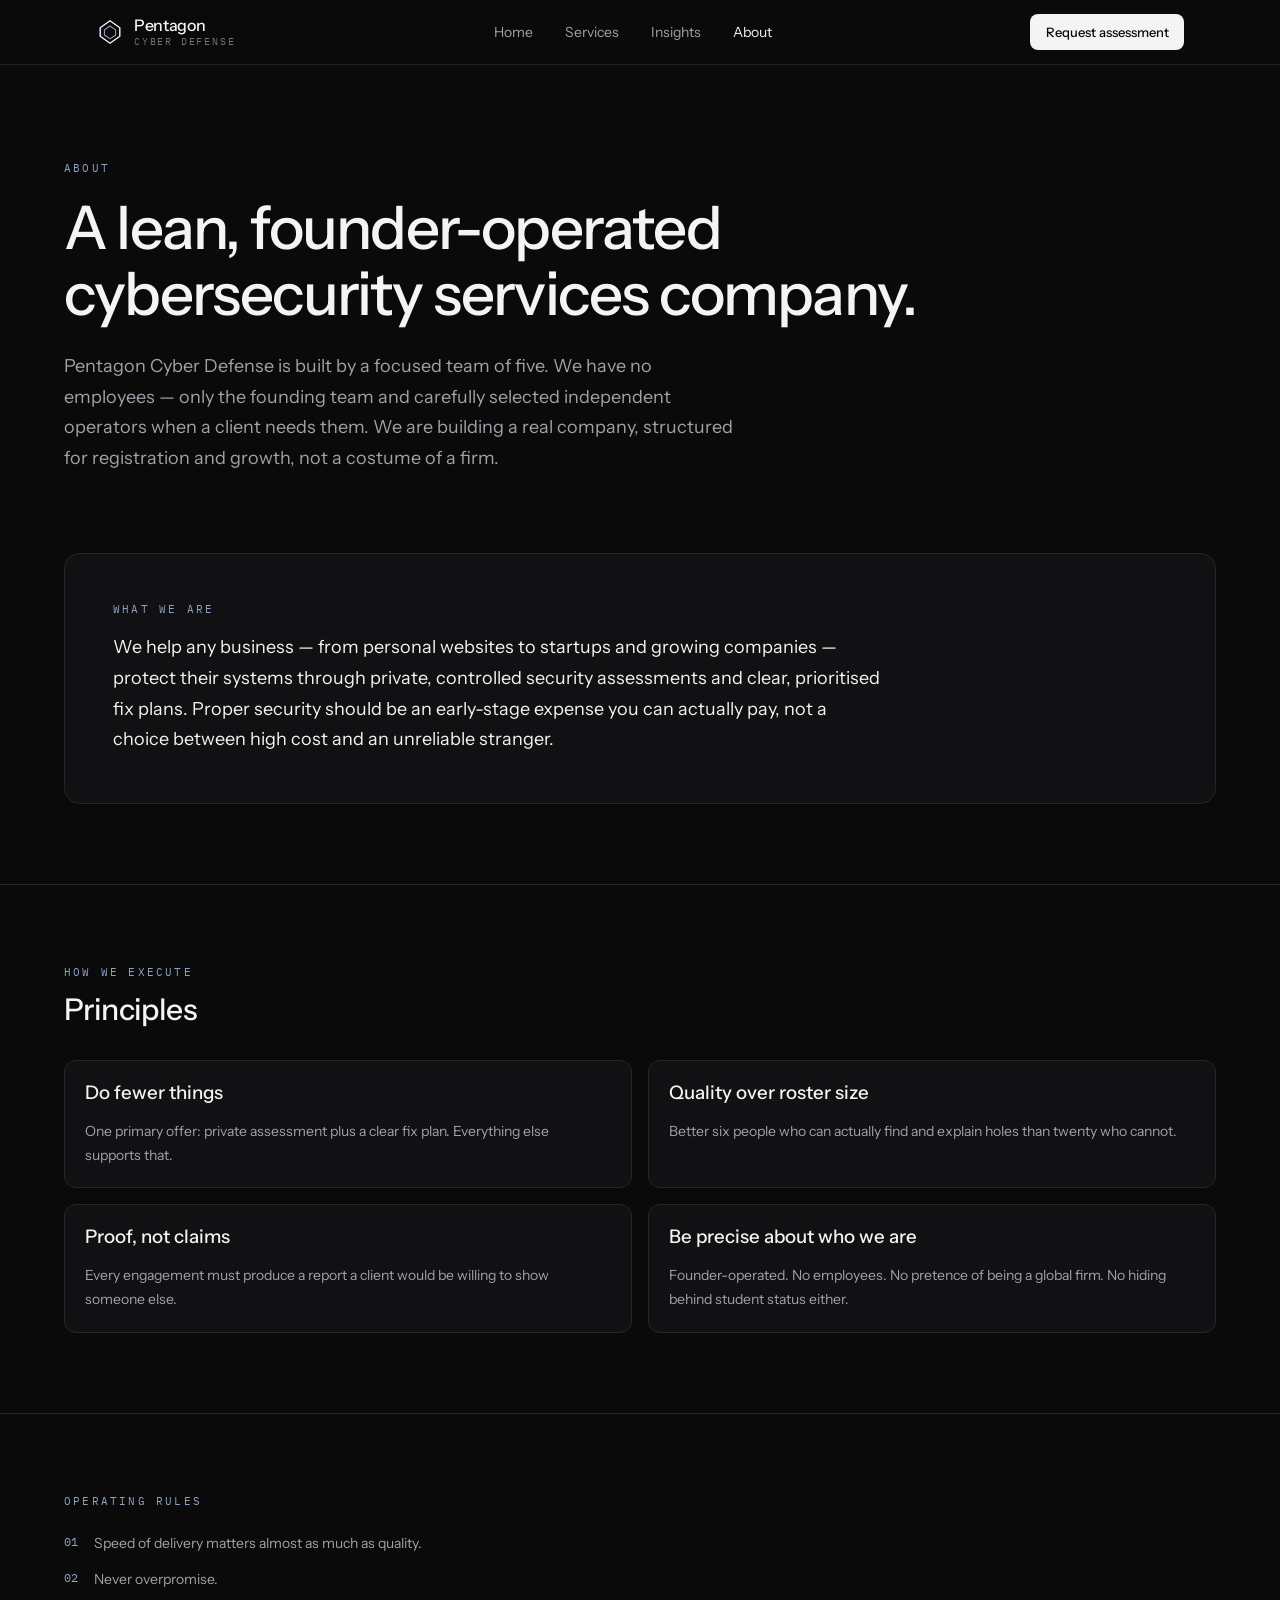
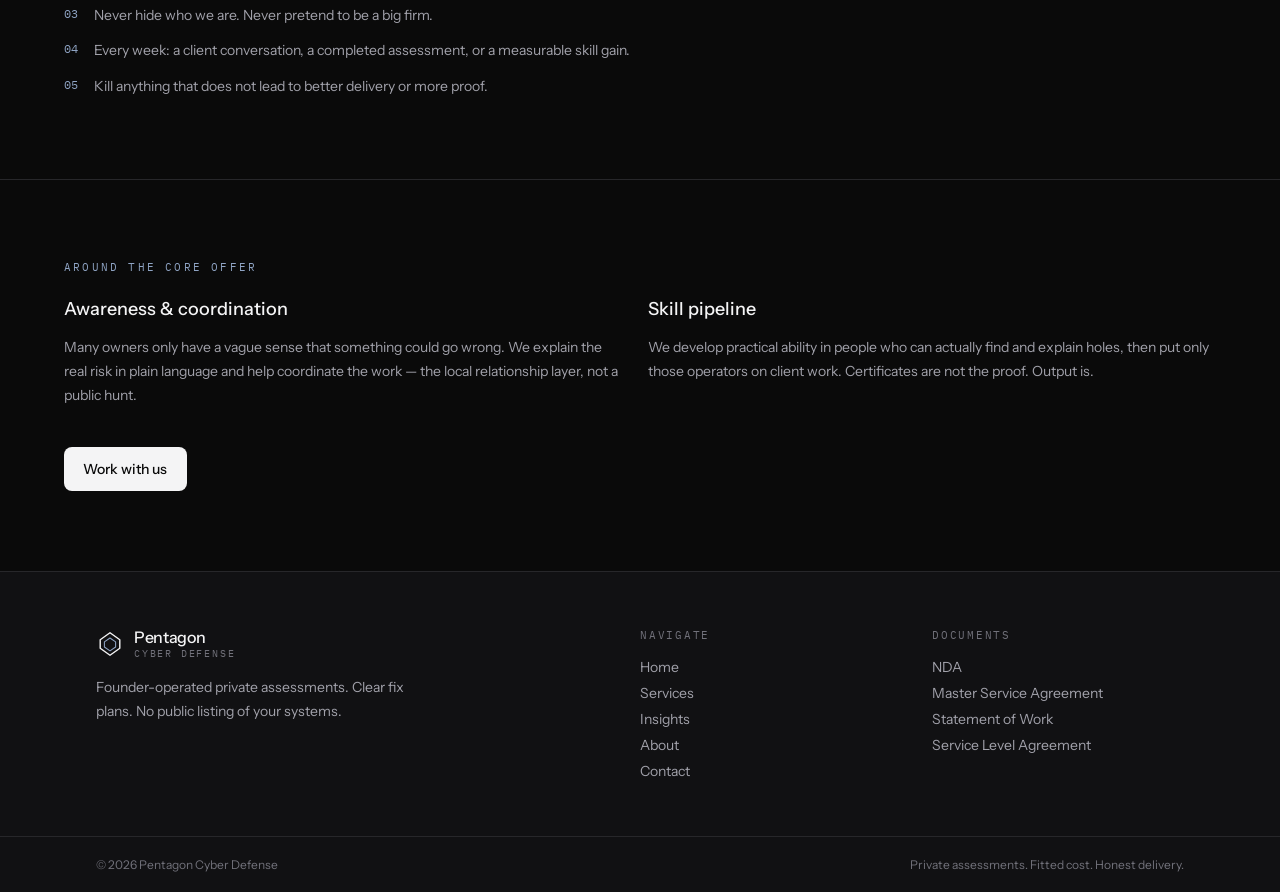
==== docs/about/index.html @ 48986512 "Publish Pentagon Cyber Defense on GitHub Pages Add a static site in docs/ and a workflow that enable" ====
<!DOCTYPE html>
<html lang="en">
<head>
  <meta charset="UTF-8" />
  <meta name="viewport" content="width=device-width, initial-scale=1" />
  <title>About — Pentagon Cyber Defense</title>
  <meta name="description" content="A lean, founder-operated cybersecurity services company." />
  <link rel="icon" href="../favicon.svg" type="image/svg+xml" />
  <link rel="preconnect" href="https://fonts.googleapis.com" />
  <link rel="preconnect" href="https://fonts.gstatic.com" crossorigin />
  <link href="https://fonts.googleapis.com/css2?family=IBM+Plex+Mono:wght@400;500&family=Instrument+Sans:wght@400;500;600&display=swap" rel="stylesheet" />
  <link rel="stylesheet" href="../styles.css" />
</head>
<body>
  <div class="wrap">
    <header class="site">
      <div class="bar">
        <a class="wordmark" href="../">
          <svg viewBox="0 0 32 32" aria-hidden="true">
            <path d="M16 3.2 27.2 11.2v9.6L16 28.8 4.8 20.8v-9.6L16 3.2Z" fill="none" stroke="currentColor" stroke-width="1.6" stroke-linejoin="round"/>
            <path d="M16 9.2 22.4 13.6v5.8L16 23.8 9.6 19.4v-5.8L16 9.2Z" fill="none" stroke="#8fa4c4" stroke-width="1.2" stroke-linejoin="round"/>
          </svg>
          <span><span class="name">Pentagon</span><span class="sub">Cyber Defense</span></span>
        </a>
        <nav class="desk">
          <a href="../">Home</a>
          <a href="../services/">Services</a>
          <a href="../insights/">Insights</a>
          <a class="active" href="./">About</a>
        </nav>
        <a class="btn btn-primary btn-sm desk-cta" href="../contact/">Request assessment</a>
        <button type="button" class="menu-btn" id="menu-btn" aria-label="Open menu" onclick="toggleMenu()">
          <svg width="20" height="20" viewBox="0 0 24 24" fill="none" stroke="currentColor" stroke-width="2"><path d="M4 7h16M4 12h16M4 17h16"/></svg>
        </button>
      </div>
      <div class="mobile" id="mobile-menu">
        <a href="../">Home</a>
        <a href="../services/">Services</a>
        <a href="../insights/">Insights</a>
        <a class="active" href="./">About</a>
        <a class="btn btn-primary btn-full" href="../contact/" style="margin-top:12px">Request assessment</a>
      </div>
    </header>
    <main>
      <section class="section pt-page">
        <div class="inner">
          <p class="eyebrow">About</p>
          <h1 class="display">A lean, founder-operated cybersecurity services company.</h1>
          <p class="lead">Pentagon Cyber Defense is built by a focused team of five. We have no employees — only the founding team and carefully selected independent operators when a client needs them. We are building a real company, structured for registration and growth, not a costume of a firm.</p>
        </div>
      </section>
      <section class="section pt-0">
        <div class="inner">
          <div class="cta-box">
            <p class="eyebrow">What we are</p>
            <p style="margin-top:1rem;max-width:48rem;font-size:1.125rem;line-height:1.7">We help any business — from personal websites to startups and growing companies — protect their systems through private, controlled security assessments and clear, prioritised fix plans. Proper security should be an early-stage expense you can actually pay, not a choice between high cost and an unreliable stranger.</p>
          </div>
        </div>
      </section>
      <section class="section border-t">
        <div class="inner">
          <p class="eyebrow">How we execute</p>
          <h2 class="block">Principles</h2>
          <div class="two" style="margin-top:2rem">
            <div class="card">
              <h3 style="font-weight:500">Do fewer things</h3>
              <p class="body">One primary offer: private assessment plus a clear fix plan. Everything else supports that.</p>
            </div>
            <div class="card">
              <h3 style="font-weight:500">Quality over roster size</h3>
              <p class="body">Better six people who can actually find and explain holes than twenty who cannot.</p>
            </div>
            <div class="card">
              <h3 style="font-weight:500">Proof, not claims</h3>
              <p class="body">Every engagement must produce a report a client would be willing to show someone else.</p>
            </div>
            <div class="card">
              <h3 style="font-weight:500">Be precise about who we are</h3>
              <p class="body">Founder-operated. No employees. No pretence of being a global firm. No hiding behind student status either.</p>
            </div>
          </div>
        </div>
      </section>
      <section class="section border-t">
        <div class="inner">
          <p class="eyebrow">Operating rules</p>
          <ol style="margin-top:1.5rem">
            <li class="rule"><span class="mono">01</span>Speed of delivery matters almost as much as quality.</li>
            <li class="rule"><span class="mono">02</span>Never overpromise.</li>
            <li class="rule"><span class="mono">03</span>Never hide who we are. Never pretend to be a big firm.</li>
            <li class="rule"><span class="mono">04</span>Every week: a client conversation, a completed assessment, or a measurable skill gain.</li>
            <li class="rule"><span class="mono">05</span>Kill anything that does not lead to better delivery or more proof.</li>
          </ol>
        </div>
      </section>
      <section class="section border-t">
        <div class="inner">
          <p class="eyebrow">Around the core offer</p>
          <div class="two" style="margin-top:1.5rem">
            <div>
              <h3 style="font-size:1.125rem;font-weight:500">Awareness & coordination</h3>
              <p class="body">Many owners only have a vague sense that something could go wrong. We explain the real risk in plain language and help coordinate the work — the local relationship layer, not a public hunt.</p>
            </div>
            <div>
              <h3 style="font-size:1.125rem;font-weight:500">Skill pipeline</h3>
              <p class="body">We develop practical ability in people who can actually find and explain holes, then put only those operators on client work. Certificates are not the proof. Output is.</p>
            </div>
          </div>
          <a class="btn btn-primary" href="../contact/" style="margin-top:2.5rem">Work with us</a>
        </div>
      </section>
    </main>
    <footer class="site">
      <div class="foot-grid">
        <div>
          <a class="wordmark" href="../">
            <svg viewBox="0 0 32 32" aria-hidden="true">
              <path d="M16 3.2 27.2 11.2v9.6L16 28.8 4.8 20.8v-9.6L16 3.2Z" fill="none" stroke="currentColor" stroke-width="1.6" stroke-linejoin="round"/>
              <path d="M16 9.2 22.4 13.6v5.8L16 23.8 9.6 19.4v-5.8L16 9.2Z" fill="none" stroke="#8fa4c4" stroke-width="1.2" stroke-linejoin="round"/>
            </svg>
            <span><span class="name">Pentagon</span><span class="sub">Cyber Defense</span></span>
          </a>
          <p class="body" style="max-width:20rem">Founder-operated private assessments. Clear fix plans. No public listing of your systems.</p>
        </div>
        <div>
          <p class="foot-label">Navigate</p>
          <ul>
            <li><a href="../">Home</a></li>
            <li><a href="../services/">Services</a></li>
            <li><a href="../insights/">Insights</a></li>
            <li><a href="./">About</a></li>
            <li><a href="../contact/">Contact</a></li>
          </ul>
        </div>
        <div>
          <p class="foot-label">Documents</p>
          <ul>
            <li>NDA</li>
            <li>Master Service Agreement</li>
            <li>Statement of Work</li>
            <li>Service Level Agreement</li>
          </ul>
        </div>
      </div>
      <div class="legal"><div class="legal-inner"><p>© 2026 Pentagon Cyber Defense</p><p>Private assessments. Fitted cost. Honest delivery.</p></div></div>
    </footer>
  </div>
  <script src="../app.js"></script>
</body>
</html>
---- docs/styles.css ----
:root {
  --bg: #0a0a0a;
  --surface: #111113;
  --elevated: #18181b;
  --fg: #f4f4f5;
  --muted: #a1a1aa;
  --subtle: #71717a;
  --border: #27272a;
  --accent: #8fa4c4;
  --primary: #f4f4f5;
  --primary-fg: #0a0a0a;
  --danger: #c45b5b;
  --ok: #5d9a78;
  --font-sans: "Instrument Sans", ui-sans-serif, system-ui, sans-serif;
  --font-mono: "IBM Plex Mono", ui-monospace, "SF Mono", Menlo, Consolas, monospace;
}

* { box-sizing: border-box; }

html {
  -webkit-font-smoothing: antialiased;
  -moz-osx-font-smoothing: grayscale;
}

html, body {
  min-height: 100%;
  margin: 0;
  background: var(--bg);
  color: var(--fg);
  font-family: var(--font-sans);
}

button:not(:disabled), [role="button"]:not(:disabled) { cursor: pointer; }

h1, h2, h3 { text-wrap: balance; margin: 0; }
p { text-wrap: pretty; margin: 0; }
a { color: inherit; text-decoration: none; }
ul, ol { margin: 0; padding: 0; list-style: none; }

::selection {
  background: color-mix(in oklab, var(--accent) 35%, transparent);
  color: var(--fg);
}

.wrap {
  display: flex;
  min-height: 100dvh;
  flex-direction: column;
  background: var(--bg);
}

header.site {
  position: sticky;
  top: 0;
  z-index: 40;
  border-bottom: 1px solid color-mix(in oklab, var(--border) 80%, transparent);
  background: color-mix(in oklab, var(--bg) 90%, transparent);
  backdrop-filter: blur(12px);
}

.bar {
  margin: 0 auto;
  display: flex;
  height: 64px;
  max-width: 72rem;
  align-items: center;
  justify-content: space-between;
  padding: 0 1rem;
}

.wordmark {
  display: flex;
  align-items: center;
  gap: 0.625rem;
  color: var(--fg);
  flex-shrink: 0;
}

.wordmark svg { width: 1.75rem; height: 1.75rem; }
.wordmark .name { display: block; font-weight: 500; letter-spacing: -0.02em; line-height: 1.15; }
.wordmark .sub {
  display: block;
  font-family: var(--font-mono);
  font-size: 10px;
  text-transform: uppercase;
  letter-spacing: 0.18em;
  color: var(--subtle);
}

nav.desk { display: none; align-items: center; gap: 2rem; }
nav.desk a { font-size: 0.875rem; color: var(--muted); transition: color 150ms; }
nav.desk a:hover, nav.desk a.active { color: var(--fg); }

.desk-cta { display: none; }

.menu-btn {
  display: inline-flex;
  width: 44px;
  height: 44px;
  align-items: center;
  justify-content: center;
  border: 0;
  background: transparent;
  color: var(--fg);
  border-radius: 8px;
}

.mobile {
  display: none;
  border-top: 1px solid var(--border);
  background: var(--surface);
  padding: 1rem;
}

.mobile.open { display: block; }

.mobile a {
  display: flex;
  min-height: 44px;
  align-items: center;
  border-radius: 8px;
  padding: 0 0.75rem;
  font-size: 0.875rem;
  color: var(--muted);
}

.mobile a.active { background: var(--elevated); color: var(--fg); }

main { flex: 1; }

.section { padding: 5rem 1rem; }
.inner { margin: 0 auto; max-width: 72rem; }
.pt-hero { padding-top: 4rem; padding-bottom: 7rem; }
.pt-page { padding-top: 4rem; }
.pt-0 { padding-top: 0; }
.pt-4 { padding-top: 1rem; }
.border-t { border-top: 1px solid var(--border); }

.eyebrow {
  font-family: var(--font-mono);
  font-size: 11px;
  text-transform: uppercase;
  letter-spacing: 0.2em;
  color: var(--accent);
  margin: 0;
}

h1.display {
  margin-top: 1.25rem;
  max-width: 56rem;
  font-size: 2.25rem;
  font-weight: 500;
  letter-spacing: -0.03em;
  line-height: 1.1;
}

.lead {
  margin-top: 1.5rem;
  max-width: 42rem;
  font-size: 1rem;
  line-height: 1.7;
  color: var(--muted);
}

h2.block {
  margin-top: 0.75rem;
  max-width: 36rem;
  font-size: 1.875rem;
  font-weight: 500;
  letter-spacing: -0.02em;
}

.actions { margin-top: 2.25rem; margin-bottom: 4rem; display: flex; flex-direction: column; gap: 0.75rem; }
.actions.tight { margin-bottom: 0; }

.btn {
  display: inline-flex;
  align-items: center;
  justify-content: center;
  gap: 0.5rem;
  height: 44px;
  padding: 0 1.15rem;
  border-radius: 8px;
  font-size: 0.875rem;
  font-weight: 500;
  border: 1px solid transparent;
  transition: background 150ms, color 150ms, border-color 150ms;
}

.btn-primary { background: var(--primary); color: var(--primary-fg); }
.btn-primary:hover { background: #e4e4e7; }
.btn-outline { background: transparent; color: var(--fg); border-color: var(--border); }
.btn-outline:hover { background: var(--elevated); }
.btn-sm { height: 36px; padding: 0 0.9rem; font-size: 0.8125rem; }
.btn-full { width: 100%; }

.grid-hero {
  pointer-events: none;
  position: absolute;
  inset: 0;
  opacity: 0.18;
  background-image:
    linear-gradient(to right, var(--border) 1px, transparent 1px),
    linear-gradient(to bottom, var(--border) 1px, transparent 1px);
  background-size: 72px 72px;
  mask-image: radial-gradient(ellipse at 50% 0%, black 20%, transparent 70%);
}

.relative { position: relative; overflow: hidden; }

.stats {
  margin-top: 2.5rem;
  display: grid;
  gap: 1rem;
}

.card {
  border-radius: 12px;
  border: 1px solid var(--border);
  background: var(--surface);
  padding: 1.25rem;
}

.stat-val {
  font-family: var(--font-mono);
  font-size: 1.875rem;
  letter-spacing: -0.02em;
  font-variant-numeric: tabular-nums;
}

.stat-label { margin-top: 0.75rem; font-size: 0.875rem; font-weight: 500; }
.stat-note { margin-top: 0.25rem; font-size: 0.75rem; line-height: 1.5; color: var(--subtle); }

.split { display: grid; gap: 2.5rem; align-items: start; }
.body { margin-top: 1rem; font-size: 0.875rem; line-height: 1.7; color: var(--muted); }
.mono { font-family: var(--font-mono); font-size: 12px; color: var(--accent); }
.muted { color: var(--muted); }
.subtle { color: var(--subtle); }

.cta-box {
  border-radius: 16px;
  border: 1px solid var(--border);
  background: var(--surface);
  padding: 3rem 1.5rem;
}

footer.site { border-top: 1px solid var(--border); background: var(--surface); }
.foot-grid {
  margin: 0 auto;
  display: grid;
  gap: 2.5rem;
  max-width: 72rem;
  padding: 3.5rem 1rem;
}
.foot-label {
  font-family: var(--font-mono);
  font-size: 11px;
  text-transform: uppercase;
  letter-spacing: 0.16em;
  color: var(--subtle);
}
.foot-grid ul { margin-top: 1rem; }
.foot-grid li { margin-top: 0.5rem; font-size: 0.875rem; color: var(--muted); }
.foot-grid a:hover { color: var(--fg); }
.legal {
  border-top: 1px solid var(--border);
}
.legal-inner {
  margin: 0 auto;
  display: flex;
  max-width: 72rem;
  flex-direction: column;
  gap: 0.5rem;
  padding: 1.25rem 1rem;
  font-size: 0.75rem;
  color: var(--subtle);
}

/* Risk compare */
.risk {
  border-radius: 16px;
  border: 1px solid var(--border);
  background: var(--surface);
  padding: 1.25rem;
}
.chips { margin-top: 1rem; display: flex; flex-wrap: wrap; gap: 0.5rem; }
.chip {
  height: 44px;
  border-radius: 999px;
  border: 1px solid var(--border);
  background: transparent;
  color: var(--muted);
  padding: 0 1rem;
  font-size: 0.875rem;
  font-family: inherit;
}
.chip.on { border-color: var(--primary); background: var(--primary); color: var(--primary-fg); }
.risk-grid { margin-top: 2rem; display: grid; gap: 1.5rem; }
.risk-box { border-radius: 12px; background: var(--elevated); padding: 1.25rem; }
.risk-box .k { font-size: 0.75rem; text-transform: uppercase; letter-spacing: 0.08em; color: var(--subtle); }
.hit { margin-top: 0.5rem; font-family: var(--font-mono); font-size: 1.875rem; color: var(--danger); font-variant-numeric: tabular-nums; }
.risks { margin-top: 1.5rem; display: grid; gap: 0.5rem; }
.risks li { display: flex; gap: 0.5rem; font-size: 0.875rem; color: var(--muted); }
.dot { margin-top: 0.5rem; width: 4px; height: 4px; border-radius: 999px; background: var(--accent); flex-shrink: 0; }

/* Forms */
form.panel, .panel {
  border-radius: 16px;
  border: 1px solid var(--border);
  background: var(--surface);
  padding: 1.5rem;
}
label { display: block; font-size: 0.875rem; margin-bottom: 0.35rem; }
input, select, textarea {
  width: 100%;
  height: 44px;
  border-radius: 8px;
  border: 1px solid var(--border);
  background: var(--elevated);
  color: var(--fg);
  padding: 0 0.75rem;
  font: inherit;
  font-size: 0.875rem;
  outline: none;
}
textarea { height: auto; min-height: 120px; padding: 0.75rem; resize: vertical; }
input:focus, select:focus, textarea:focus {
  border-color: color-mix(in oklab, var(--accent) 50%, var(--border));
  box-shadow: 0 0 0 3px color-mix(in oklab, var(--accent) 30%, transparent);
}
.field { margin-top: 1rem; }
.form-row { display: grid; gap: 1rem; }
.err { margin-top: 0.75rem; font-size: 0.875rem; color: var(--danger); }
.ok-icon {
  width: 40px; height: 40px; border-radius: 999px;
  display: flex; align-items: center; justify-content: center;
  background: var(--elevated); color: var(--ok);
}

/* Tables / charts */
.chart {
  margin-top: 2rem;
  border-radius: 16px;
  border: 1px solid var(--border);
  background: var(--surface);
  padding: 1.25rem;
}
.bar-row {
  display: grid;
  grid-template-columns: 7.5rem 1fr auto;
  gap: 0.75rem;
  align-items: center;
  margin: 0.7rem 0;
  font-size: 0.8125rem;
}
.bar-track { height: 10px; border-radius: 999px; background: var(--elevated); overflow: hidden; }
.bar-fill { height: 100%; border-radius: 999px; background: var(--accent); }
.bar-fill.fg { background: var(--fg); }
.bar-val { font-family: var(--font-mono); color: var(--fg); font-variant-numeric: tabular-nums; min-width: 4.5rem; text-align: right; }

.table-wrap { margin-top: 2rem; overflow-x: auto; }
table { width: 100%; min-width: 720px; border-collapse: collapse; text-align: left; font-size: 0.875rem; }
th {
  padding: 0.75rem 1rem 0.75rem 0;
  font-size: 0.75rem;
  text-transform: uppercase;
  letter-spacing: 0.08em;
  color: var(--subtle);
  font-weight: 500;
  border-bottom: 1px solid var(--border);
}
td { padding: 0.75rem 1rem 0.75rem 0; border-bottom: 1px solid color-mix(in oklab, var(--border) 70%, transparent); vertical-align: top; color: var(--muted); }
td.strong { color: var(--fg); font-weight: 500; }
td.num { font-family: var(--font-mono); color: var(--fg); font-variant-numeric: tabular-nums; }

.stage-grid, .two, .four, .docs { display: grid; gap: 1rem; }
article.stage { display: flex; flex-direction: column; border-radius: 16px; border: 1px solid var(--border); background: var(--surface); padding: 1.5rem; }
.stage-kicker { font-family: var(--font-mono); font-size: 11px; text-transform: uppercase; letter-spacing: 0.16em; color: var(--accent); }
.stage h2 { margin-top: 0.75rem; font-size: 1.25rem; font-weight: 500; }
.stage-who { margin-top: 0.5rem; font-size: 0.875rem; color: var(--muted); }
.stage-note { margin-top: 1rem; flex: 1; font-size: 0.875rem; line-height: 1.6; color: var(--muted); }
.stage-foot { margin-top: 1.5rem; border-top: 1px solid var(--border); padding-top: 1rem; }
.receive li {
  border-radius: 12px;
  border: 1px solid var(--border);
  background: var(--surface);
  padding: 0.75rem 1rem;
  font-size: 0.875rem;
  color: var(--muted);
}
.receive { display: grid; gap: 0.75rem; margin-top: 2rem; }

.rule { display: flex; gap: 1rem; font-size: 0.875rem; line-height: 1.7; color: var(--muted); margin-top: 0.75rem; }

@media (min-width: 640px) {
  .bar, .section, .foot-grid, .legal-inner { padding-left: 1.5rem; padding-right: 1.5rem; }
  h1.display { font-size: 3rem; }
  .lead { font-size: 1.125rem; }
  .actions { flex-direction: row; }
  .stats { grid-template-columns: 1fr 1fr; }
  .risk { padding: 2rem; }
  .risk-grid { grid-template-columns: 1fr 1fr; }
  .risks { grid-template-columns: 1fr 1fr; }
  .form-row { grid-template-columns: 1fr 1fr; }
  .cta-box { padding: 3rem; }
  .pt-hero { padding-top: 6rem; }
  .pt-page { padding-top: 6rem; }
}

@media (min-width: 768px) {
  nav.desk, .desk-cta { display: flex; }
  .menu-btn, .mobile { display: none !important; }
  .foot-grid { grid-template-columns: 2fr 1fr 1fr; }
  .two { grid-template-columns: 1fr 1fr; }
  .receive { grid-template-columns: 1fr 1fr; }
  .legal-inner { flex-direction: row; justify-content: space-between; }
}

@media (min-width: 1024px) {
  .bar, .section, .foot-grid, .legal-inner { padding-left: 2rem; padding-right: 2rem; }
  h1.display { font-size: 3.75rem; }
  .stats { grid-template-columns: repeat(4, 1fr); }
  .split { grid-template-columns: 1fr 1fr; }
  .four, .docs { grid-template-columns: repeat(4, 1fr); }
  .stage-grid { grid-template-columns: repeat(3, 1fr); }
}

@media (prefers-reduced-motion: reduce) {
  *, *::before, *::after {
    animation-duration: 0.01ms !important;
    animation-iteration-count: 1 !important;
    transition-duration: 0.01ms !important;
  }
}
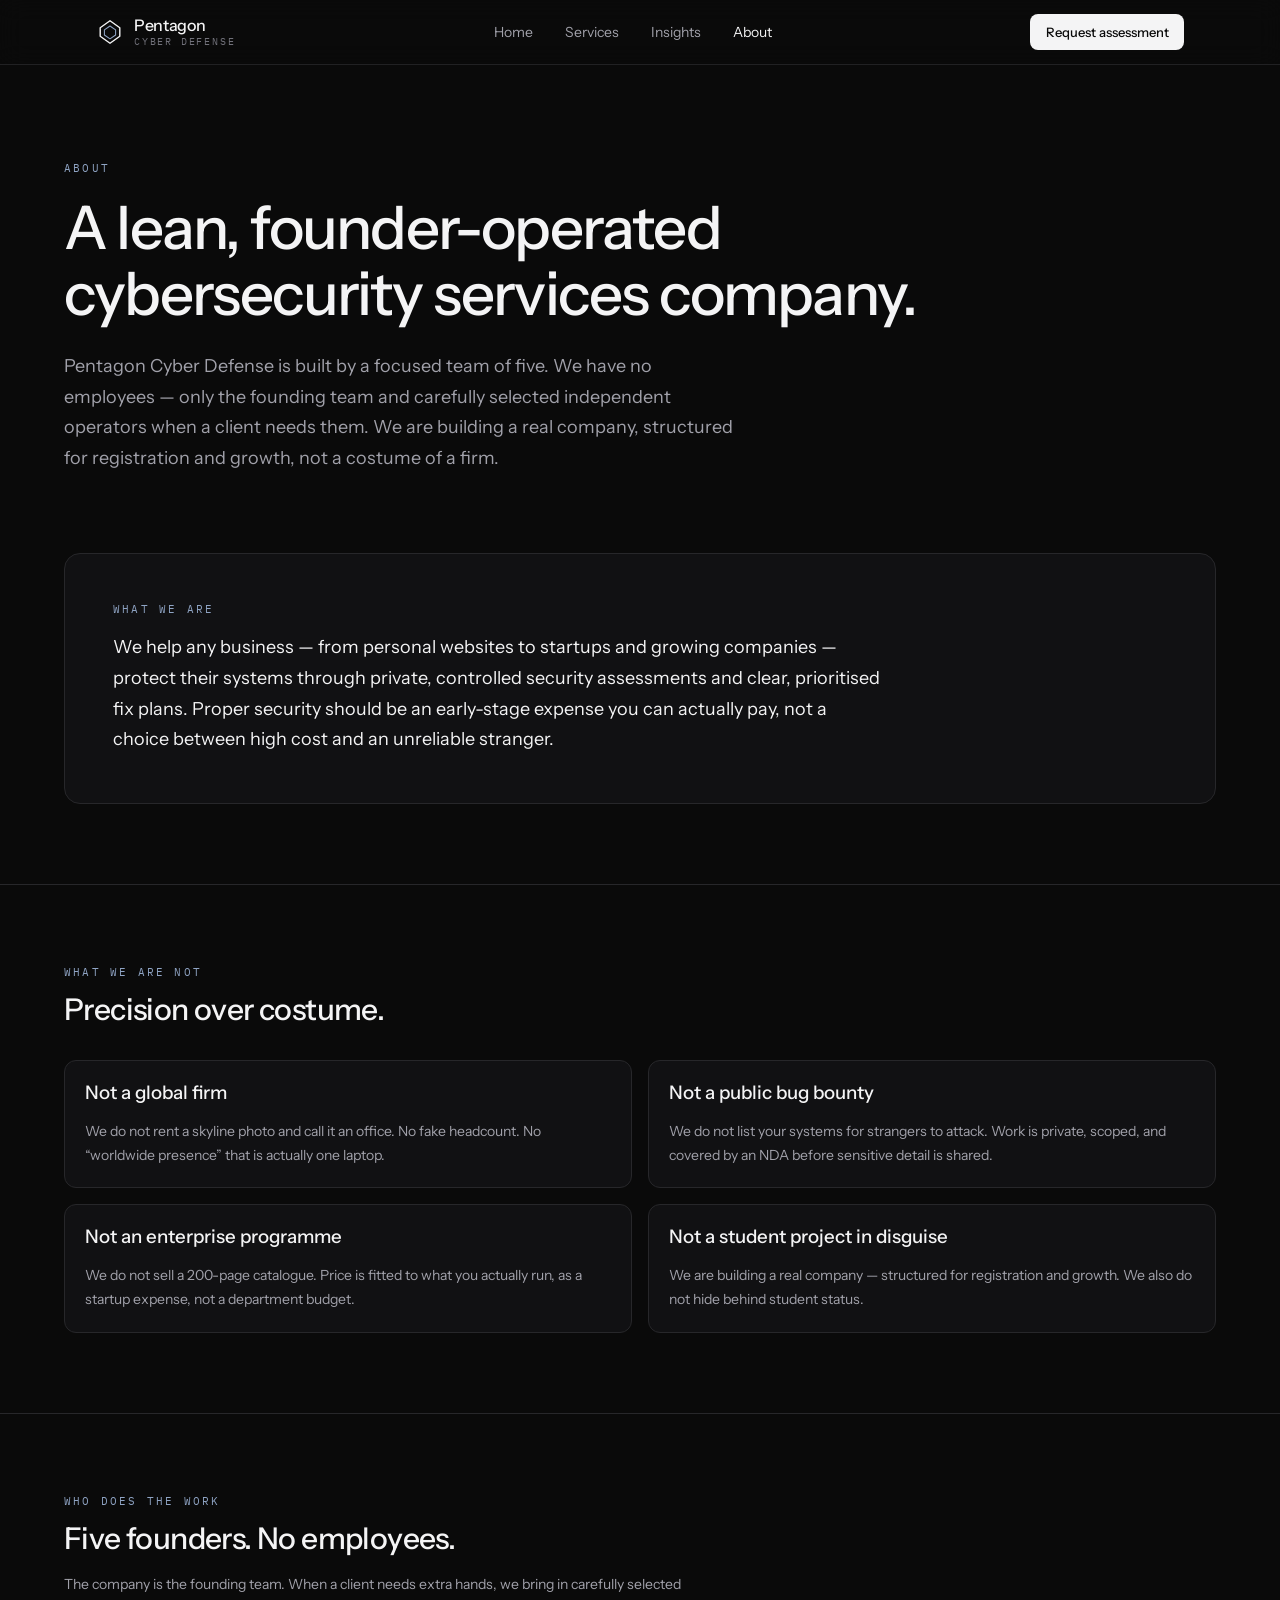
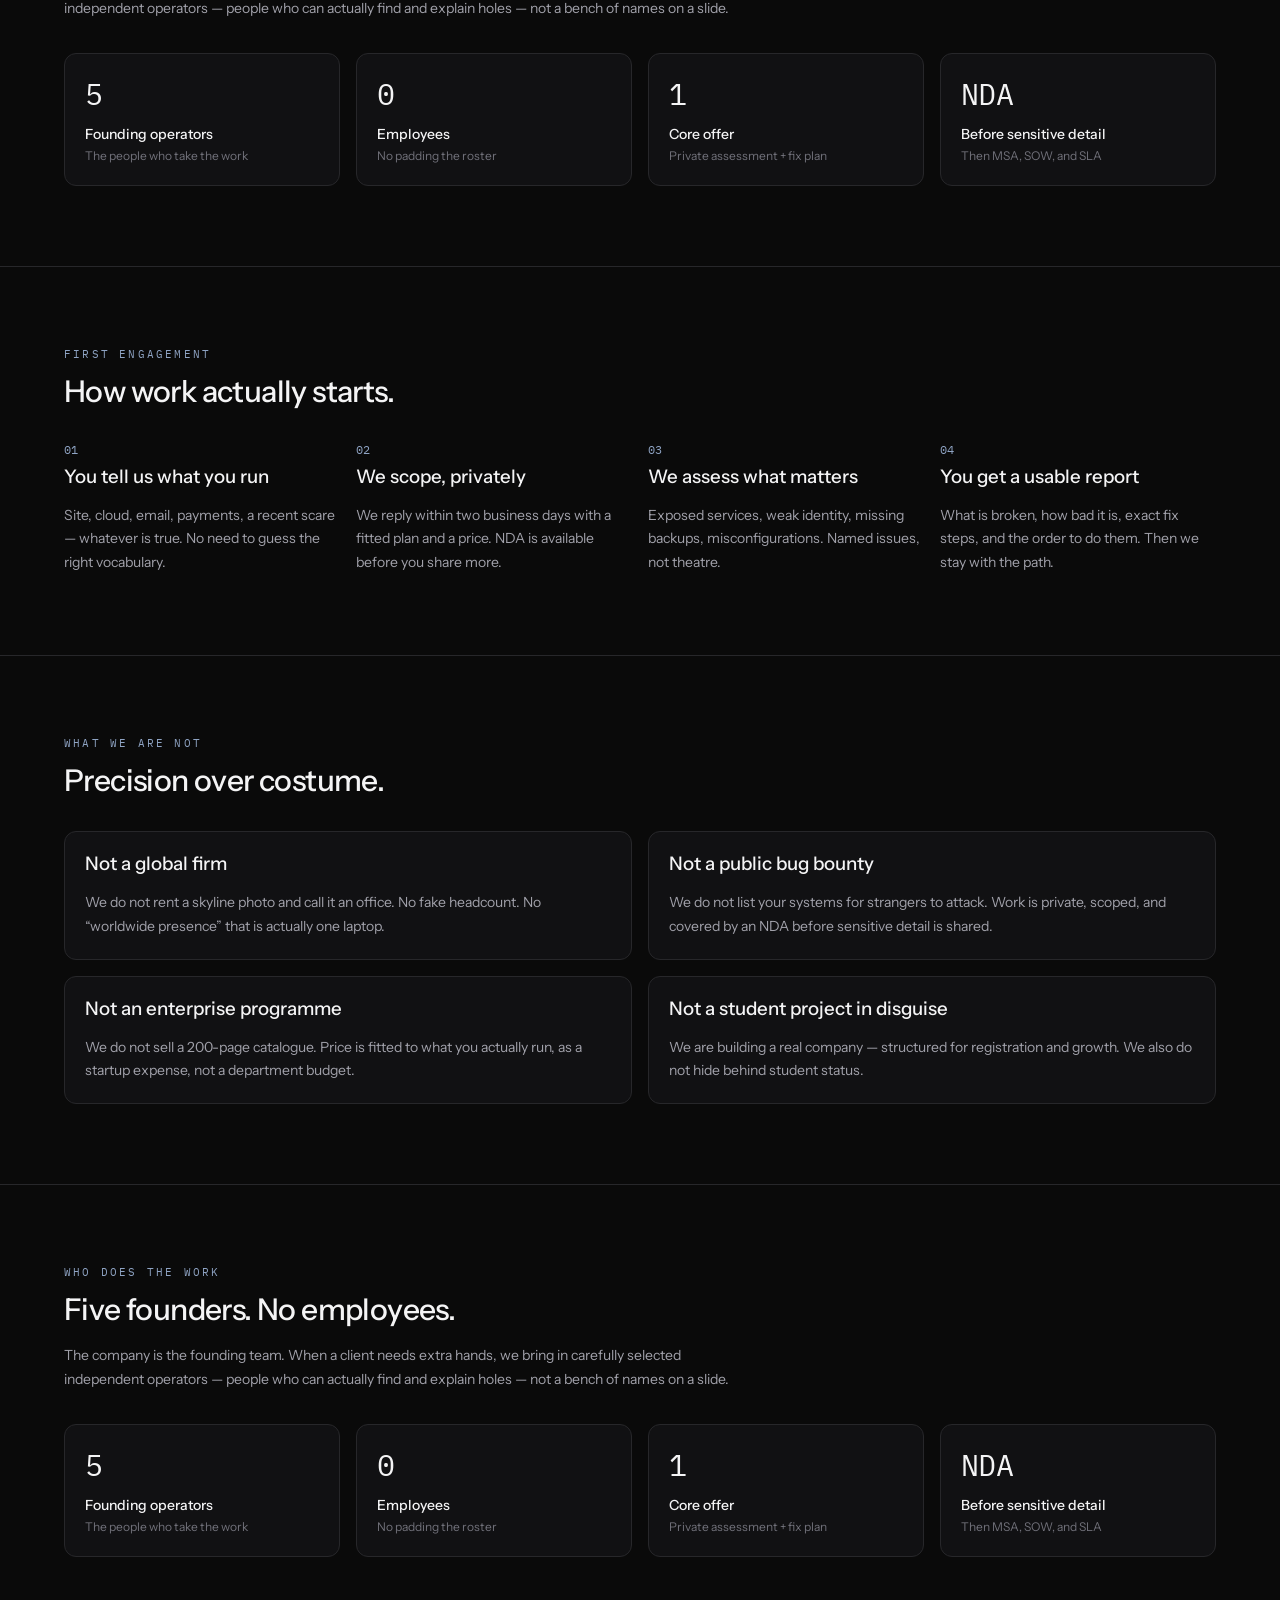
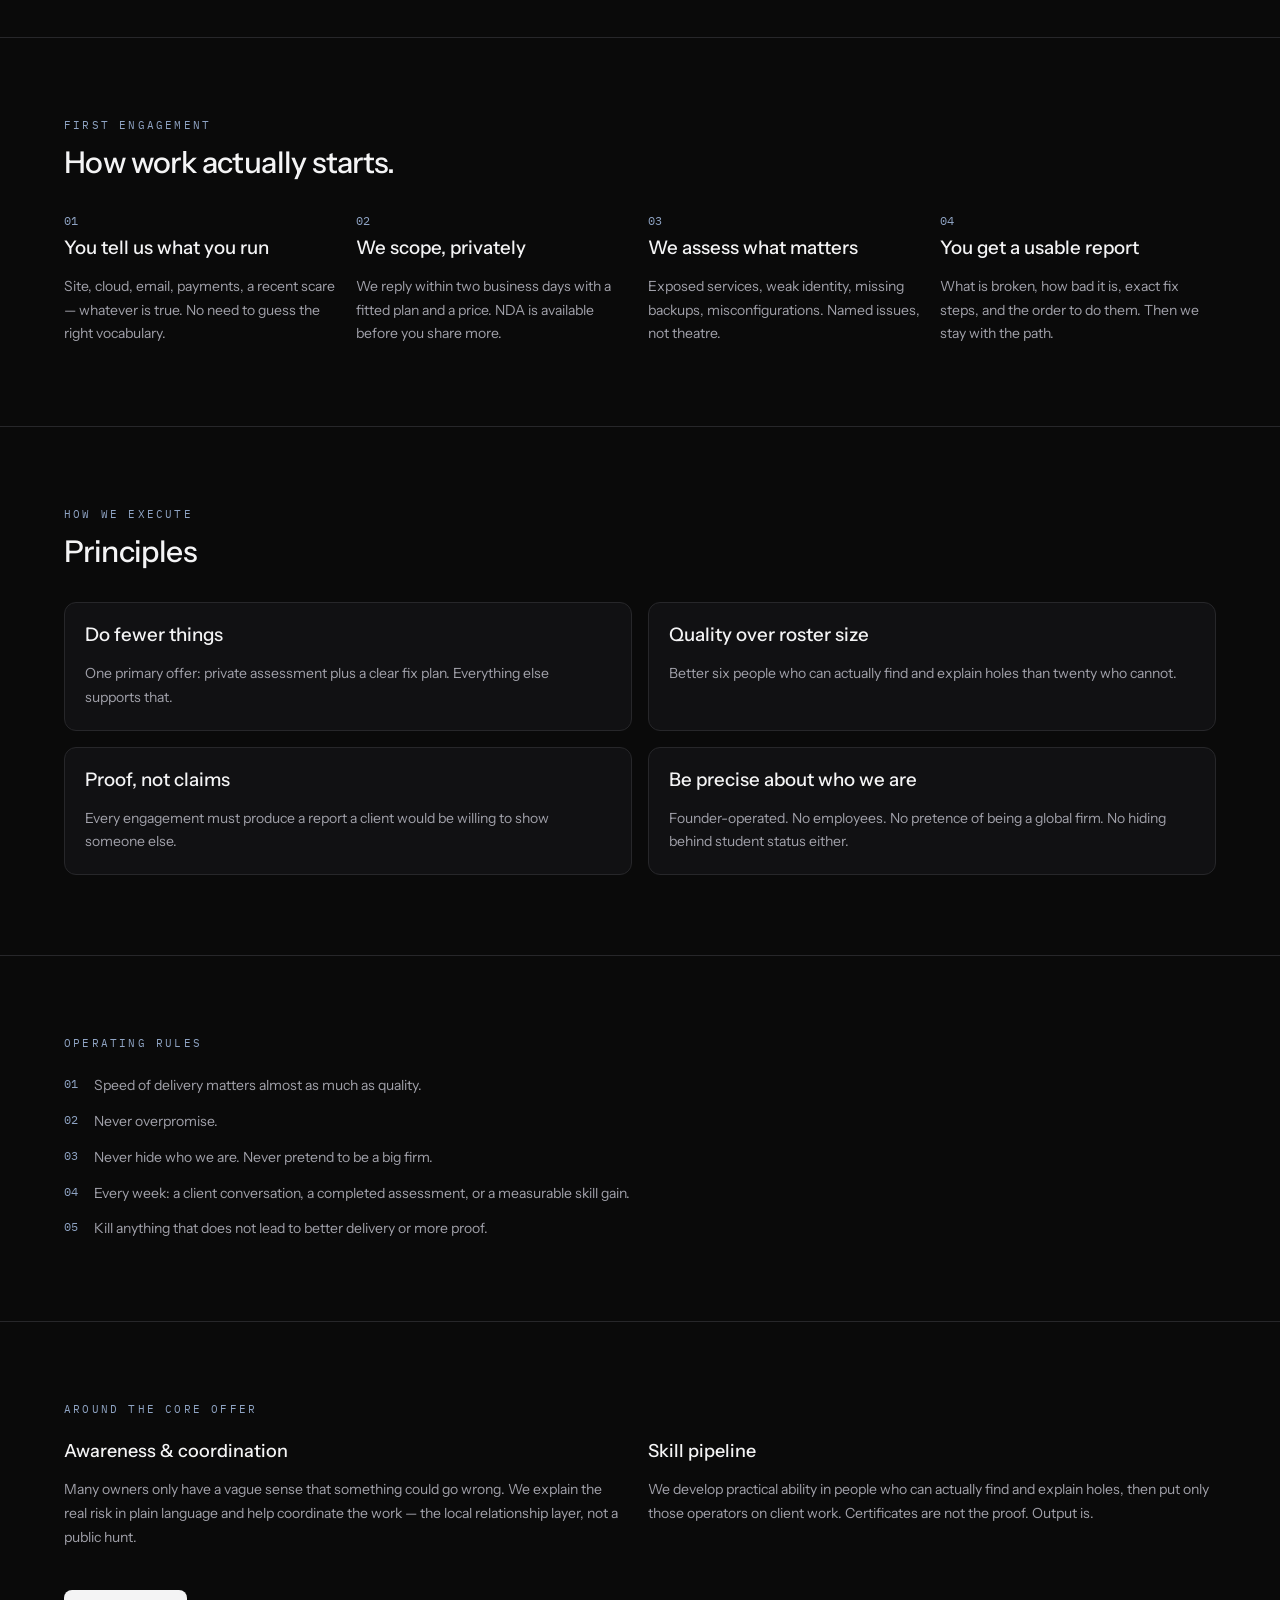
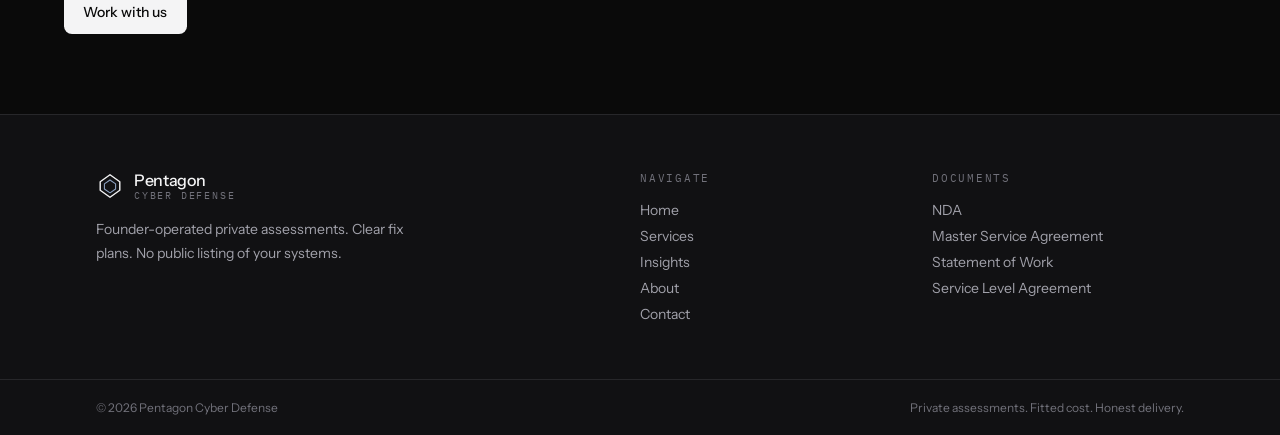
==== commit b5fa0cce: "Document the live site and keep docs in sync with Pages Rewrite the README for visitors and mirror P" ====
--- a/docs/about/index.html
+++ b/docs/about/index.html
@@ -6,6 +6,28 @@
   <title>About — Pentagon Cyber Defense</title>
   <meta name="description" content="A lean, founder-operated cybersecurity services company." />
   <link rel="icon" href="../favicon.svg" type="image/svg+xml" />
+  <link rel="apple-touch-icon" href="../apple-touch-icon.png" />
+  <link rel="manifest" href="/manifest.webmanifest" />
+  <meta name="theme-color" content="#0a0a0a" />
+  <meta name="mobile-web-app-capable" content="yes" />
+  <meta name="apple-mobile-web-app-capable" content="yes" />
+  <meta name="apple-mobile-web-app-status-bar-style" content="black-translucent" />
+  <meta name="apple-mobile-web-app-title" content="Pentagon" />
+  <link rel="canonical" href="https://miracleomokaro.github.io/about/" />
+  <meta property="og:type" content="website" />
+  <meta property="og:site_name" content="Pentagon Cyber Defense" />
+  <meta property="og:title" content="About — Pentagon Cyber Defense" />
+  <meta property="og:description" content="A lean, founder-operated cybersecurity company. Private assessments, clear fix plans, no public listing of your systems." />
+  <meta property="og:url" content="https://miracleomokaro.github.io/about/" />
+  <meta property="og:image" content="https://miracleomokaro.github.io/og.jpg" />
+  <meta property="og:image:type" content="image/jpeg" />
+  <meta property="og:image:width" content="1200" />
+  <meta property="og:image:height" content="630" />
+  <meta property="og:image:alt" content="Pentagon Cyber Defense — private assessments, fitted cost" />
+  <meta name="twitter:card" content="summary_large_image" />
+  <meta name="twitter:title" content="About — Pentagon Cyber Defense" />
+  <meta name="twitter:description" content="A lean, founder-operated cybersecurity company. Private assessments, clear fix plans, no public listing of your systems." />
+  <meta name="twitter:image" content="https://miracleomokaro.github.io/og.jpg" />
   <link rel="preconnect" href="https://fonts.googleapis.com" />
   <link rel="preconnect" href="https://fonts.gstatic.com" crossorigin />
   <link href="https://fonts.googleapis.com/css2?family=IBM+Plex+Mono:wght@400;500&family=Instrument+Sans:wght@400;500;600&display=swap" rel="stylesheet" />
@@ -59,6 +81,168 @@
       </section>
       <section class="section border-t">
         <div class="inner">
+          <p class="eyebrow">What we are not</p>
+          <h2 class="block">Precision over costume.</h2>
+          <div class="two" style="margin-top:2rem">
+            <div class="card">
+              <h3 style="font-weight:500">Not a global firm</h3>
+              <p class="body">We do not rent a skyline photo and call it an office. No fake headcount. No “worldwide presence” that is actually one laptop.</p>
+            </div>
+            <div class="card">
+              <h3 style="font-weight:500">Not a public bug bounty</h3>
+              <p class="body">We do not list your systems for strangers to attack. Work is private, scoped, and covered by an NDA before sensitive detail is shared.</p>
+            </div>
+            <div class="card">
+              <h3 style="font-weight:500">Not an enterprise programme</h3>
+              <p class="body">We do not sell a 200-page catalogue. Price is fitted to what you actually run, as a startup expense, not a department budget.</p>
+            </div>
+            <div class="card">
+              <h3 style="font-weight:500">Not a student project in disguise</h3>
+              <p class="body">We are building a real company — structured for registration and growth. We also do not hide behind student status.</p>
+            </div>
+          </div>
+        </div>
+      </section>
+      <section class="section border-t">
+        <div class="inner">
+          <p class="eyebrow">Who does the work</p>
+          <h2 class="block">Five founders. No employees.</h2>
+          <p class="body" style="max-width:42rem">The company is the founding team. When a client needs extra hands, we bring in carefully selected independent operators — people who can actually find and explain holes — not a bench of names on a slide.</p>
+          <div class="stats" style="margin-top:2rem">
+            <div class="card">
+              <p class="stat-val">5</p>
+              <p class="stat-label">Founding operators</p>
+              <p class="stat-note">The people who take the work</p>
+            </div>
+            <div class="card">
+              <p class="stat-val">0</p>
+              <p class="stat-label">Employees</p>
+              <p class="stat-note">No padding the roster</p>
+            </div>
+            <div class="card">
+              <p class="stat-val">1</p>
+              <p class="stat-label">Core offer</p>
+              <p class="stat-note">Private assessment + fix plan</p>
+            </div>
+            <div class="card">
+              <p class="stat-val">NDA</p>
+              <p class="stat-label">Before sensitive detail</p>
+              <p class="stat-note">Then MSA, SOW, and SLA</p>
+            </div>
+          </div>
+        </div>
+      </section>
+      <section class="section border-t">
+        <div class="inner">
+          <p class="eyebrow">First engagement</p>
+          <h2 class="block">How work actually starts.</h2>
+          <div class="four" style="margin-top:2rem">
+            <div>
+              <p class="mono">01</p>
+              <h3 style="margin-top:0.5rem;font-weight:500">You tell us what you run</h3>
+              <p class="body">Site, cloud, email, payments, a recent scare — whatever is true. No need to guess the right vocabulary.</p>
+            </div>
+            <div>
+              <p class="mono">02</p>
+              <h3 style="margin-top:0.5rem;font-weight:500">We scope, privately</h3>
+              <p class="body">We reply within two business days with a fitted plan and a price. NDA is available before you share more.</p>
+            </div>
+            <div>
+              <p class="mono">03</p>
+              <h3 style="margin-top:0.5rem;font-weight:500">We assess what matters</h3>
+              <p class="body">Exposed services, weak identity, missing backups, misconfigurations. Named issues, not theatre.</p>
+            </div>
+            <div>
+              <p class="mono">04</p>
+              <h3 style="margin-top:0.5rem;font-weight:500">You get a usable report</h3>
+              <p class="body">What is broken, how bad it is, exact fix steps, and the order to do them. Then we stay with the path.</p>
+            </div>
+          </div>
+        </div>
+      </section>
+      <section class="section border-t">
+        <div class="inner">
+          <p class="eyebrow">What we are not</p>
+          <h2 class="block">Precision over costume.</h2>
+          <div class="two" style="margin-top:2rem">
+            <div class="card">
+              <h3 style="font-weight:500">Not a global firm</h3>
+              <p class="body">We do not rent a skyline photo and call it an office. No fake headcount. No “worldwide presence” that is actually one laptop.</p>
+            </div>
+            <div class="card">
+              <h3 style="font-weight:500">Not a public bug bounty</h3>
+              <p class="body">We do not list your systems for strangers to attack. Work is private, scoped, and covered by an NDA before sensitive detail is shared.</p>
+            </div>
+            <div class="card">
+              <h3 style="font-weight:500">Not an enterprise programme</h3>
+              <p class="body">We do not sell a 200-page catalogue. Price is fitted to what you actually run, as a startup expense, not a department budget.</p>
+            </div>
+            <div class="card">
+              <h3 style="font-weight:500">Not a student project in disguise</h3>
+              <p class="body">We are building a real company — structured for registration and growth. We also do not hide behind student status.</p>
+            </div>
+          </div>
+        </div>
+      </section>
+      <section class="section border-t">
+        <div class="inner">
+          <p class="eyebrow">Who does the work</p>
+          <h2 class="block">Five founders. No employees.</h2>
+          <p class="body" style="max-width:42rem">The company is the founding team. When a client needs extra hands, we bring in carefully selected independent operators — people who can actually find and explain holes — not a bench of names on a slide.</p>
+          <div class="stats" style="margin-top:2rem">
+            <div class="card">
+              <p class="stat-val">5</p>
+              <p class="stat-label">Founding operators</p>
+              <p class="stat-note">The people who take the work</p>
+            </div>
+            <div class="card">
+              <p class="stat-val">0</p>
+              <p class="stat-label">Employees</p>
+              <p class="stat-note">No padding the roster</p>
+            </div>
+            <div class="card">
+              <p class="stat-val">1</p>
+              <p class="stat-label">Core offer</p>
+              <p class="stat-note">Private assessment + fix plan</p>
+            </div>
+            <div class="card">
+              <p class="stat-val">NDA</p>
+              <p class="stat-label">Before sensitive detail</p>
+              <p class="stat-note">Then MSA, SOW, and SLA</p>
+            </div>
+          </div>
+        </div>
+      </section>
+      <section class="section border-t">
+        <div class="inner">
+          <p class="eyebrow">First engagement</p>
+          <h2 class="block">How work actually starts.</h2>
+          <div class="four" style="margin-top:2rem">
+            <div>
+              <p class="mono">01</p>
+              <h3 style="margin-top:0.5rem;font-weight:500">You tell us what you run</h3>
+              <p class="body">Site, cloud, email, payments, a recent scare — whatever is true. No need to guess the right vocabulary.</p>
+            </div>
+            <div>
+              <p class="mono">02</p>
+              <h3 style="margin-top:0.5rem;font-weight:500">We scope, privately</h3>
+              <p class="body">We reply within two business days with a fitted plan and a price. NDA is available before you share more.</p>
+            </div>
+            <div>
+              <p class="mono">03</p>
+              <h3 style="margin-top:0.5rem;font-weight:500">We assess what matters</h3>
+              <p class="body">Exposed services, weak identity, missing backups, misconfigurations. Named issues, not theatre.</p>
+            </div>
+            <div>
+              <p class="mono">04</p>
+              <h3 style="margin-top:0.5rem;font-weight:500">You get a usable report</h3>
+              <p class="body">What is broken, how bad it is, exact fix steps, and the order to do them. Then we stay with the path.</p>
+            </div>
+          </div>
+        </div>
+      </section>
+      <section class="section border-t">
+        <div class="inner">
           <p class="eyebrow">How we execute</p>
           <h2 class="block">Principles</h2>
           <div class="two" style="margin-top:2rem">
--- a/docs/styles.css
+++ b/docs/styles.css
@@ -432,3 +432,20 @@
     transition-duration: 0.01ms !important;
   }
 }
+
+.install-chip {
+  position: fixed;
+  right: 1rem;
+  bottom: 1rem;
+  z-index: 60;
+  height: 44px;
+  padding: 0 1.1rem;
+  border: 1px solid var(--border);
+  border-radius: 999px;
+  background: var(--elevated);
+  color: var(--fg);
+  font: 500 0.8125rem var(--font-sans);
+  box-shadow: 0 10px 30px rgba(0, 0, 0, 0.45);
+}
+.install-chip:hover { background: var(--primary); color: var(--primary-fg); }
+
